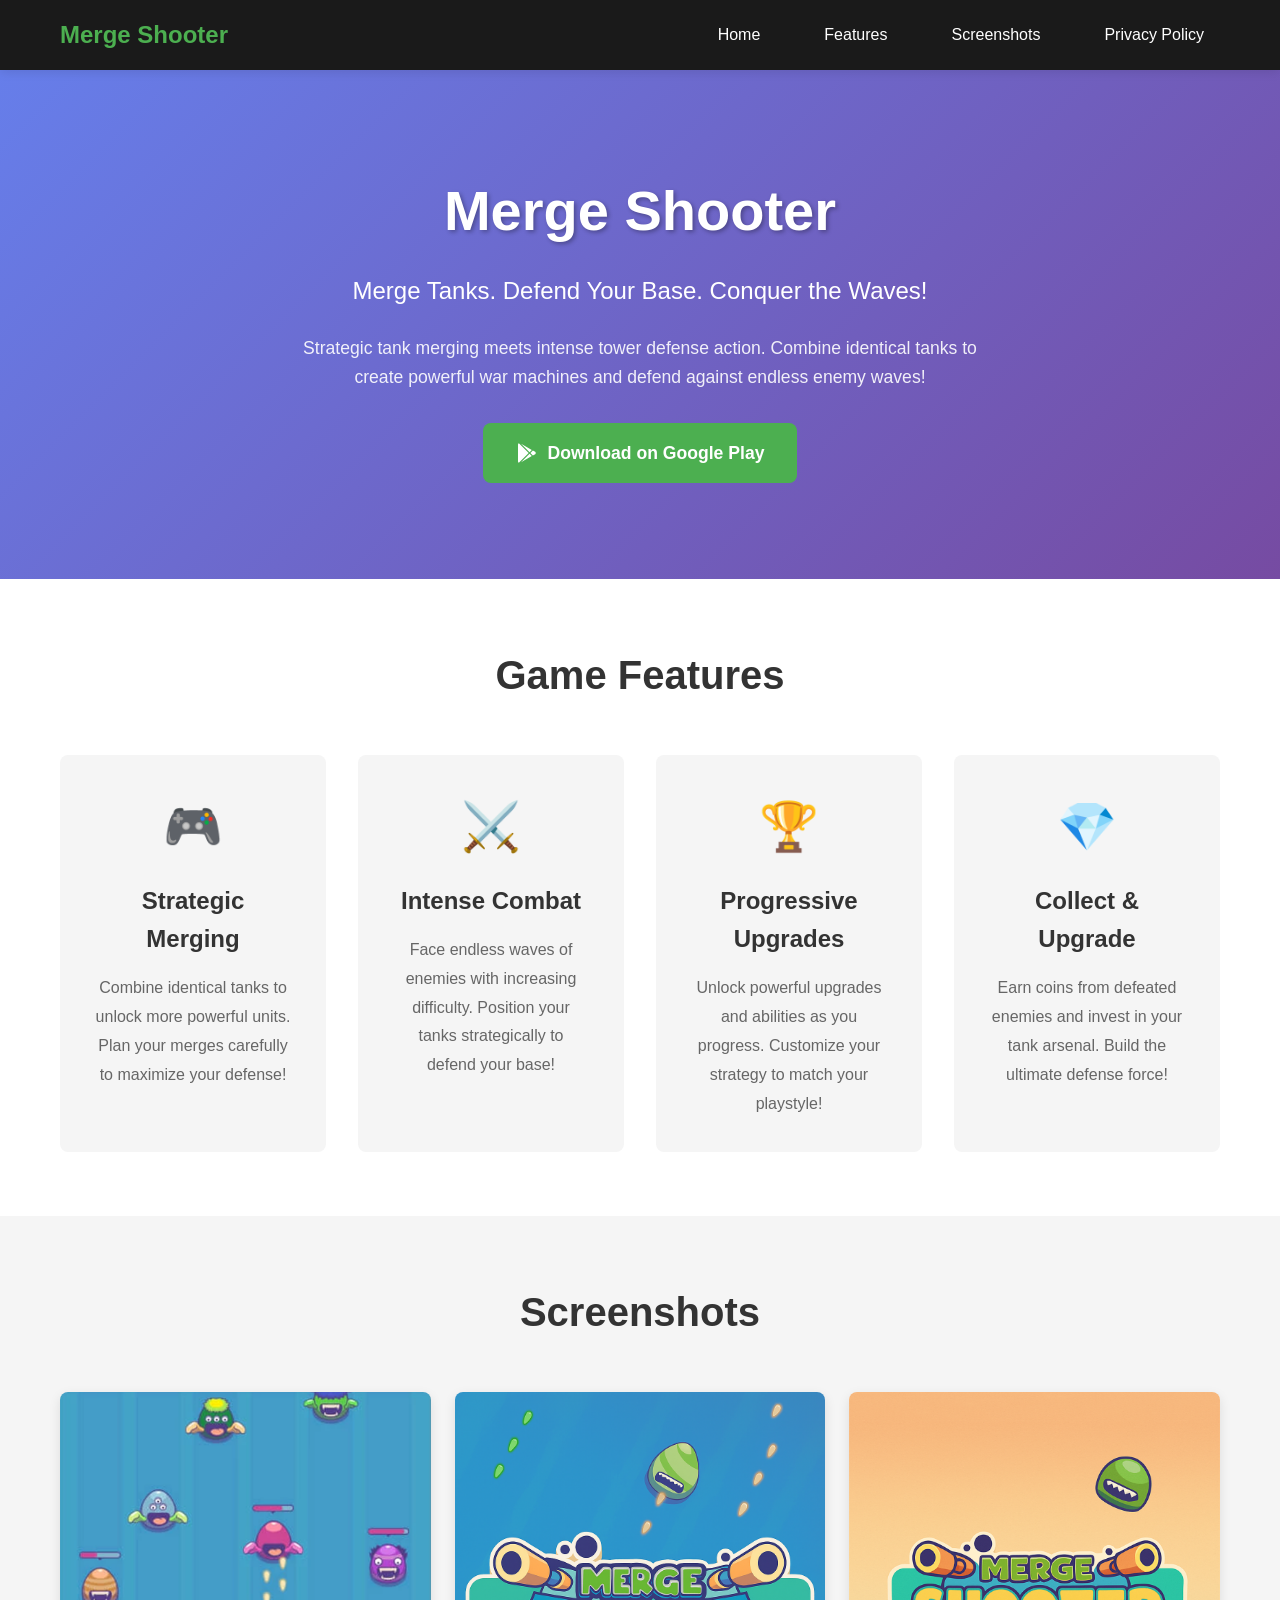
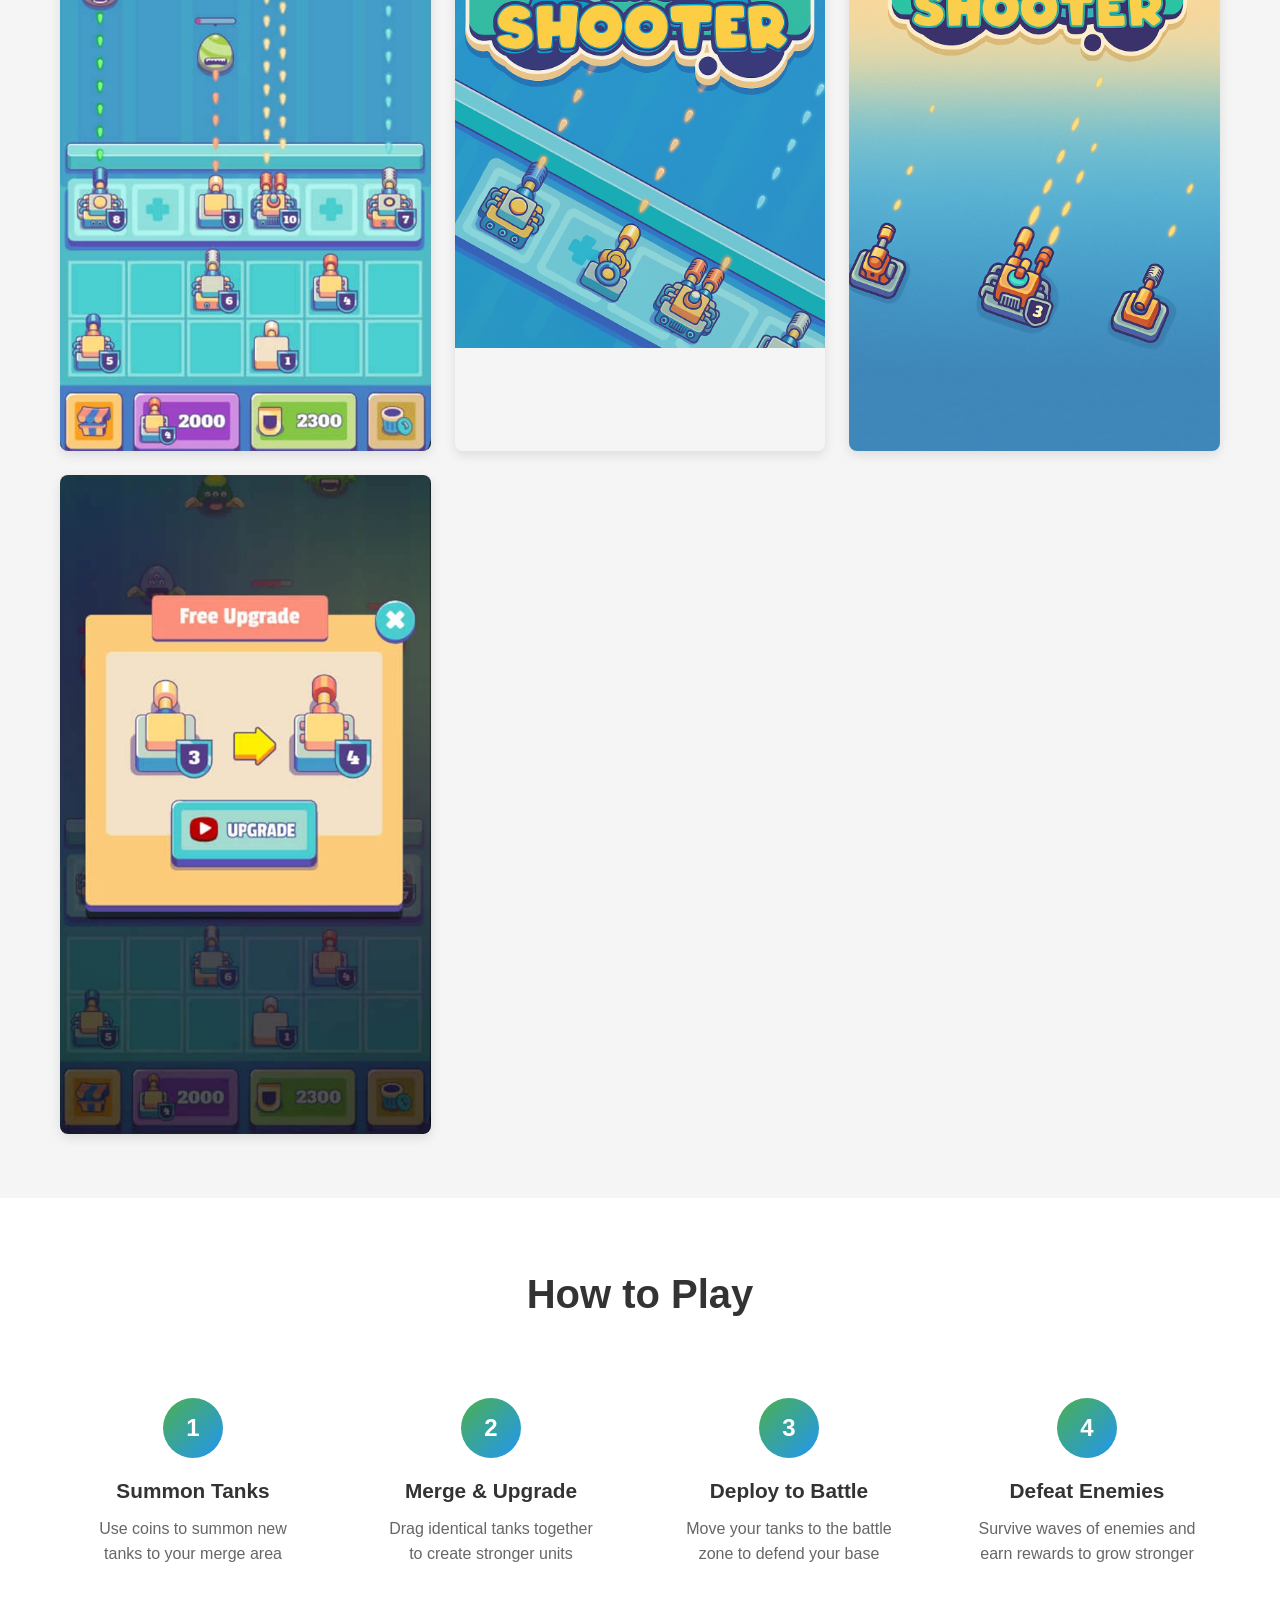
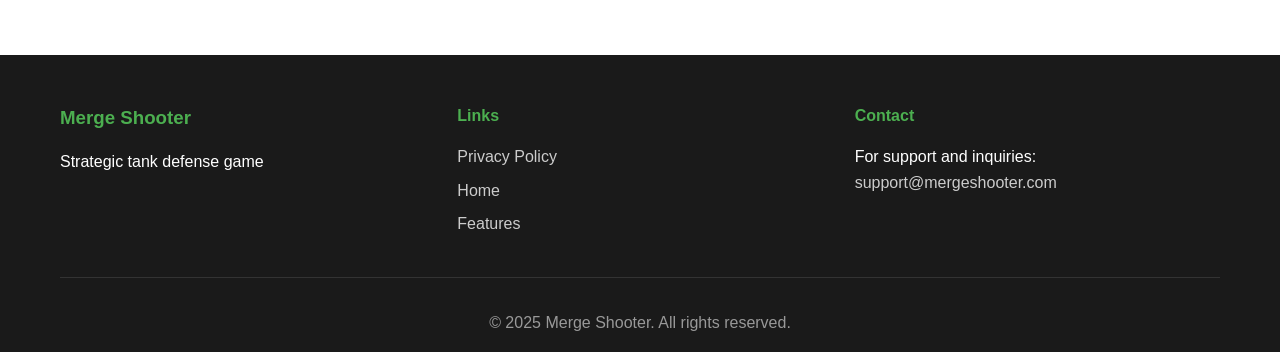
==== index.html @ ce10993e "Initial commit: Add Merge Shooter website and privacy policy" ====
<!DOCTYPE html>
<html lang="en">
<head>
    <meta charset="UTF-8">
    <meta name="viewport" content="width=device-width, initial-scale=1.0">
    <meta name="description" content="Merge Shooter - Strategic tank merging and shooting game. Merge tanks, defend your base, and defeat endless waves of enemies!">
    <meta name="keywords" content="Merge Shooter, tank game, merge game, strategy game, mobile game">
    <title>Merge Shooter - Strategic Tank Defense Game</title>
    <link rel="stylesheet" href="style.css">
</head>
<body>
    <header>
        <nav>
            <div class="container">
                <h1 class="logo">Merge Shooter</h1>
                <ul class="nav-links">
                    <li><a href="#home">Home</a></li>
                    <li><a href="#features">Features</a></li>
                    <li><a href="#screenshots">Screenshots</a></li>
                    <li><a href="privacy-policy.html">Privacy Policy</a></li>
                </ul>
            </div>
        </nav>
    </header>

    <section id="home" class="hero">
        <div class="container">
            <div class="hero-content">
                <h2>Merge Shooter</h2>
                <p class="tagline">Merge Tanks. Defend Your Base. Conquer the Waves!</p>
                <p class="description">
                    Strategic tank merging meets intense tower defense action. 
                    Combine identical tanks to create powerful war machines and defend against endless enemy waves!
                </p>
                <div class="cta-buttons">
                    <a href="https://play.google.com/store" class="btn btn-primary" target="_blank">
                        <svg width="24" height="24" viewBox="0 0 24 24" fill="currentColor">
                            <path d="M3,20.5V3.5C3,2.91 3.34,2.39 3.84,2.15L13.69,12L3.84,21.85C3.34,21.6 3,21.09 3,20.5M16.81,15.12L6.05,21.34L14.54,12.85L16.81,15.12M20.16,10.81C20.5,11.08 20.75,11.5 20.75,12C20.75,12.5 20.53,12.9 20.18,13.18L17.89,14.5L15.39,12L17.89,9.5L20.16,10.81M6.05,2.66L16.81,8.88L14.54,11.15L6.05,2.66Z"/>
                        </svg>
                        Download on Google Play
                    </a>
                </div>
            </div>
        </div>
    </section>

    <section id="features" class="features">
        <div class="container">
            <h2 class="section-title">Game Features</h2>
            <div class="features-grid">
                <div class="feature-card">
                    <div class="feature-icon">🎮</div>
                    <h3>Strategic Merging</h3>
                    <p>Combine identical tanks to unlock more powerful units. Plan your merges carefully to maximize your defense!</p>
                </div>
                <div class="feature-card">
                    <div class="feature-icon">⚔️</div>
                    <h3>Intense Combat</h3>
                    <p>Face endless waves of enemies with increasing difficulty. Position your tanks strategically to defend your base!</p>
                </div>
                <div class="feature-card">
                    <div class="feature-icon">🏆</div>
                    <h3>Progressive Upgrades</h3>
                    <p>Unlock powerful upgrades and abilities as you progress. Customize your strategy to match your playstyle!</p>
                </div>
                <div class="feature-card">
                    <div class="feature-icon">💎</div>
                    <h3>Collect & Upgrade</h3>
                    <p>Earn coins from defeated enemies and invest in your tank arsenal. Build the ultimate defense force!</p>
                </div>
            </div>
        </div>
    </section>

    <section id="screenshots" class="screenshots">
        <div class="container">
            <h2 class="section-title">Screenshots</h2>
            <div class="screenshots-grid">
                <div class="screenshot-item">
                    <img src="b.png" alt="Merge Shooter Gameplay 1" loading="lazy">
                </div>
                <div class="screenshot-item">
                    <img src="bg.png" alt="Merge Shooter Gameplay 2" loading="lazy">
                </div>
                <div class="screenshot-item">
                    <img src="c.png" alt="Merge Shooter Gameplay 3" loading="lazy">
                </div>
                <div class="screenshot-item">
                    <img src="e.png" alt="Merge Shooter Gameplay 4" loading="lazy">
                </div>
            </div>
        </div>
    </section>

    <section class="how-to-play">
        <div class="container">
            <h2 class="section-title">How to Play</h2>
            <div class="steps">
                <div class="step">
                    <div class="step-number">1</div>
                    <h3>Summon Tanks</h3>
                    <p>Use coins to summon new tanks to your merge area</p>
                </div>
                <div class="step">
                    <div class="step-number">2</div>
                    <h3>Merge & Upgrade</h3>
                    <p>Drag identical tanks together to create stronger units</p>
                </div>
                <div class="step">
                    <div class="step-number">3</div>
                    <h3>Deploy to Battle</h3>
                    <p>Move your tanks to the battle zone to defend your base</p>
                </div>
                <div class="step">
                    <div class="step-number">4</div>
                    <h3>Defeat Enemies</h3>
                    <p>Survive waves of enemies and earn rewards to grow stronger</p>
                </div>
            </div>
        </div>
    </section>

    <footer>
        <div class="container">
            <div class="footer-content">
                <div class="footer-section">
                    <h3>Merge Shooter</h3>
                    <p>Strategic tank defense game</p>
                </div>
                <div class="footer-section">
                    <h4>Links</h4>
                    <ul>
                        <li><a href="privacy-policy.html">Privacy Policy</a></li>
                        <li><a href="#home">Home</a></li>
                        <li><a href="#features">Features</a></li>
                    </ul>
                </div>
                <div class="footer-section">
                    <h4>Contact</h4>
                    <p>For support and inquiries:</p>
                    <p><a href="mailto:support@mergeshooter.com">support@mergeshooter.com</a></p>
                </div>
            </div>
            <div class="footer-bottom">
                <p>&copy; 2025 Merge Shooter. All rights reserved.</p>
            </div>
        </div>
    </footer>
</body>
</html>
---- style.css ----
/* Reset and Base Styles */
* {
    margin: 0;
    padding: 0;
    box-sizing: border-box;
}

:root {
    --primary-color: #4CAF50;
    --secondary-color: #2196F3;
    --dark-bg: #1a1a1a;
    --light-bg: #f5f5f5;
    --text-dark: #333;
    --text-light: #fff;
    --border-radius: 8px;
    --transition: all 0.3s ease;
}

body {
    font-family: -apple-system, BlinkMacSystemFont, 'Segoe UI', Roboto, Oxygen, Ubuntu, Cantarell, sans-serif;
    line-height: 1.6;
    color: var(--text-dark);
    background-color: var(--light-bg);
}

.container {
    max-width: 1200px;
    margin: 0 auto;
    padding: 0 20px;
}

a {
    text-decoration: none;
    color: inherit;
    transition: var(--transition);
}

img {
    max-width: 100%;
    height: auto;
    display: block;
}

/* Header and Navigation */
header {
    background-color: var(--dark-bg);
    color: var(--text-light);
    padding: 1rem 0;
    position: sticky;
    top: 0;
    z-index: 1000;
    box-shadow: 0 2px 10px rgba(0,0,0,0.1);
}

nav .container {
    display: flex;
    justify-content: space-between;
    align-items: center;
}

.logo {
    font-size: 1.5rem;
    font-weight: bold;
    color: var(--primary-color);
}

.logo a {
    color: var(--primary-color);
}

.nav-links {
    display: flex;
    list-style: none;
    gap: 2rem;
}

.nav-links a {
    color: var(--text-light);
    font-weight: 500;
    padding: 0.5rem 1rem;
    border-radius: var(--border-radius);
}

.nav-links a:hover,
.nav-links a.active {
    background-color: rgba(76, 175, 80, 0.2);
    color: var(--primary-color);
}

/* Hero Section */
.hero {
    background: linear-gradient(135deg, #667eea 0%, #764ba2 100%);
    color: var(--text-light);
    padding: 6rem 0;
    text-align: center;
}

.hero h2 {
    font-size: 3.5rem;
    margin-bottom: 1rem;
    text-shadow: 2px 2px 4px rgba(0,0,0,0.3);
}

.tagline {
    font-size: 1.5rem;
    margin-bottom: 1.5rem;
    font-weight: 300;
}

.description {
    font-size: 1.1rem;
    max-width: 700px;
    margin: 0 auto 2rem;
    opacity: 0.9;
}

.cta-buttons {
    display: flex;
    gap: 1rem;
    justify-content: center;
    flex-wrap: wrap;
}

.btn {
    display: inline-flex;
    align-items: center;
    gap: 0.5rem;
    padding: 1rem 2rem;
    border-radius: var(--border-radius);
    font-size: 1.1rem;
    font-weight: 600;
    cursor: pointer;
    transition: var(--transition);
    border: none;
}

.btn-primary {
    background-color: var(--primary-color);
    color: var(--text-light);
}

.btn-primary:hover {
    background-color: #45a049;
    transform: translateY(-2px);
    box-shadow: 0 4px 12px rgba(76, 175, 80, 0.4);
}

.btn-secondary {
    background-color: transparent;
    color: var(--primary-color);
    border: 2px solid var(--primary-color);
}

.btn-secondary:hover {
    background-color: var(--primary-color);
    color: var(--text-light);
}

/* Section Styles */
section {
    padding: 4rem 0;
}

.section-title {
    text-align: center;
    font-size: 2.5rem;
    margin-bottom: 3rem;
    color: var(--text-dark);
}

/* Features Section */
.features {
    background-color: #fff;
}

.features-grid {
    display: grid;
    grid-template-columns: repeat(auto-fit, minmax(250px, 1fr));
    gap: 2rem;
}

.feature-card {
    background: var(--light-bg);
    padding: 2rem;
    border-radius: var(--border-radius);
    text-align: center;
    transition: var(--transition);
    border: 2px solid transparent;
}

.feature-card:hover {
    transform: translateY(-5px);
    box-shadow: 0 8px 20px rgba(0,0,0,0.1);
    border-color: var(--primary-color);
}

.feature-icon {
    font-size: 3rem;
    margin-bottom: 1rem;
}

.feature-card h3 {
    font-size: 1.5rem;
    margin-bottom: 1rem;
    color: var(--text-dark);
}

.feature-card p {
    color: #666;
    line-height: 1.8;
}

/* Screenshots Section */
.screenshots {
    background-color: var(--light-bg);
}

.screenshots-grid {
    display: grid;
    grid-template-columns: repeat(auto-fit, minmax(280px, 1fr));
    gap: 1.5rem;
}

.screenshot-item {
    border-radius: var(--border-radius);
    overflow: hidden;
    box-shadow: 0 4px 12px rgba(0,0,0,0.1);
    transition: var(--transition);
}

.screenshot-item:hover {
    transform: scale(1.05);
    box-shadow: 0 8px 24px rgba(0,0,0,0.2);
}

.screenshot-item img {
    width: 100%;
    height: auto;
    display: block;
}

/* How to Play Section */
.how-to-play {
    background-color: #fff;
}

.steps {
    display: grid;
    grid-template-columns: repeat(auto-fit, minmax(200px, 1fr));
    gap: 2rem;
}

.step {
    text-align: center;
    padding: 1.5rem;
}

.step-number {
    width: 60px;
    height: 60px;
    background: linear-gradient(135deg, var(--primary-color), var(--secondary-color));
    color: var(--text-light);
    border-radius: 50%;
    display: flex;
    align-items: center;
    justify-content: center;
    font-size: 1.5rem;
    font-weight: bold;
    margin: 0 auto 1rem;
}

.step h3 {
    font-size: 1.3rem;
    margin-bottom: 0.5rem;
    color: var(--text-dark);
}

.step p {
    color: #666;
}

/* Privacy Policy Page */
.privacy-policy {
    background-color: #fff;
    padding: 4rem 0;
}

.privacy-policy .container {
    max-width: 900px;
}

.privacy-policy h1 {
    font-size: 2.5rem;
    margin-bottom: 0.5rem;
    color: var(--text-dark);
}

.last-updated {
    color: #666;
    font-style: italic;
    margin-bottom: 2rem;
}

.privacy-policy section {
    margin-bottom: 2.5rem;
    padding: 0;
}

.privacy-policy h2 {
    font-size: 1.8rem;
    margin-bottom: 1rem;
    color: var(--primary-color);
    border-bottom: 2px solid var(--primary-color);
    padding-bottom: 0.5rem;
}

.privacy-policy h3 {
    font-size: 1.3rem;
    margin: 1.5rem 0 0.8rem;
    color: var(--text-dark);
}

.privacy-policy p {
    margin-bottom: 1rem;
    line-height: 1.8;
    color: #444;
}

.privacy-policy ul {
    margin: 1rem 0 1rem 2rem;
    line-height: 1.8;
}

.privacy-policy li {
    margin-bottom: 0.5rem;
    color: #444;
}

.privacy-policy strong {
    color: var(--text-dark);
}

.contact-info {
    background-color: var(--light-bg);
    padding: 1.5rem;
    border-radius: var(--border-radius);
    margin-top: 1rem;
}

.contact-info p {
    margin-bottom: 0.5rem;
}

.contact-info a {
    color: var(--secondary-color);
}

.contact-info a:hover {
    text-decoration: underline;
}

.back-link {
    margin-top: 3rem;
    text-align: center;
}

/* Footer */
footer {
    background-color: var(--dark-bg);
    color: var(--text-light);
    padding: 3rem 0 1rem;
}

.footer-content {
    display: grid;
    grid-template-columns: repeat(auto-fit, minmax(250px, 1fr));
    gap: 2rem;
    margin-bottom: 2rem;
}

.footer-section h3,
.footer-section h4 {
    margin-bottom: 1rem;
    color: var(--primary-color);
}

.footer-section ul {
    list-style: none;
}

.footer-section li {
    margin-bottom: 0.5rem;
}

.footer-section a {
    color: #ccc;
}

.footer-section a:hover {
    color: var(--primary-color);
}

.footer-bottom {
    text-align: center;
    padding-top: 2rem;
    border-top: 1px solid #333;
    color: #999;
}

/* Responsive Design */
@media (max-width: 768px) {
    .hero h2 {
        font-size: 2.5rem;
    }

    .tagline {
        font-size: 1.2rem;
    }

    .nav-links {
        gap: 1rem;
    }

    .section-title {
        font-size: 2rem;
    }

    .features-grid,
    .screenshots-grid,
    .steps {
        grid-template-columns: 1fr;
    }

    .privacy-policy h1 {
        font-size: 2rem;
    }

    .privacy-policy h2 {
        font-size: 1.5rem;
    }
}

@media (max-width: 480px) {
    .hero {
        padding: 4rem 0;
    }

    .hero h2 {
        font-size: 2rem;
    }

    .nav-links {
        flex-direction: column;
        gap: 0.5rem;
    }

    .btn {
        padding: 0.8rem 1.5rem;
        font-size: 1rem;
    }
}
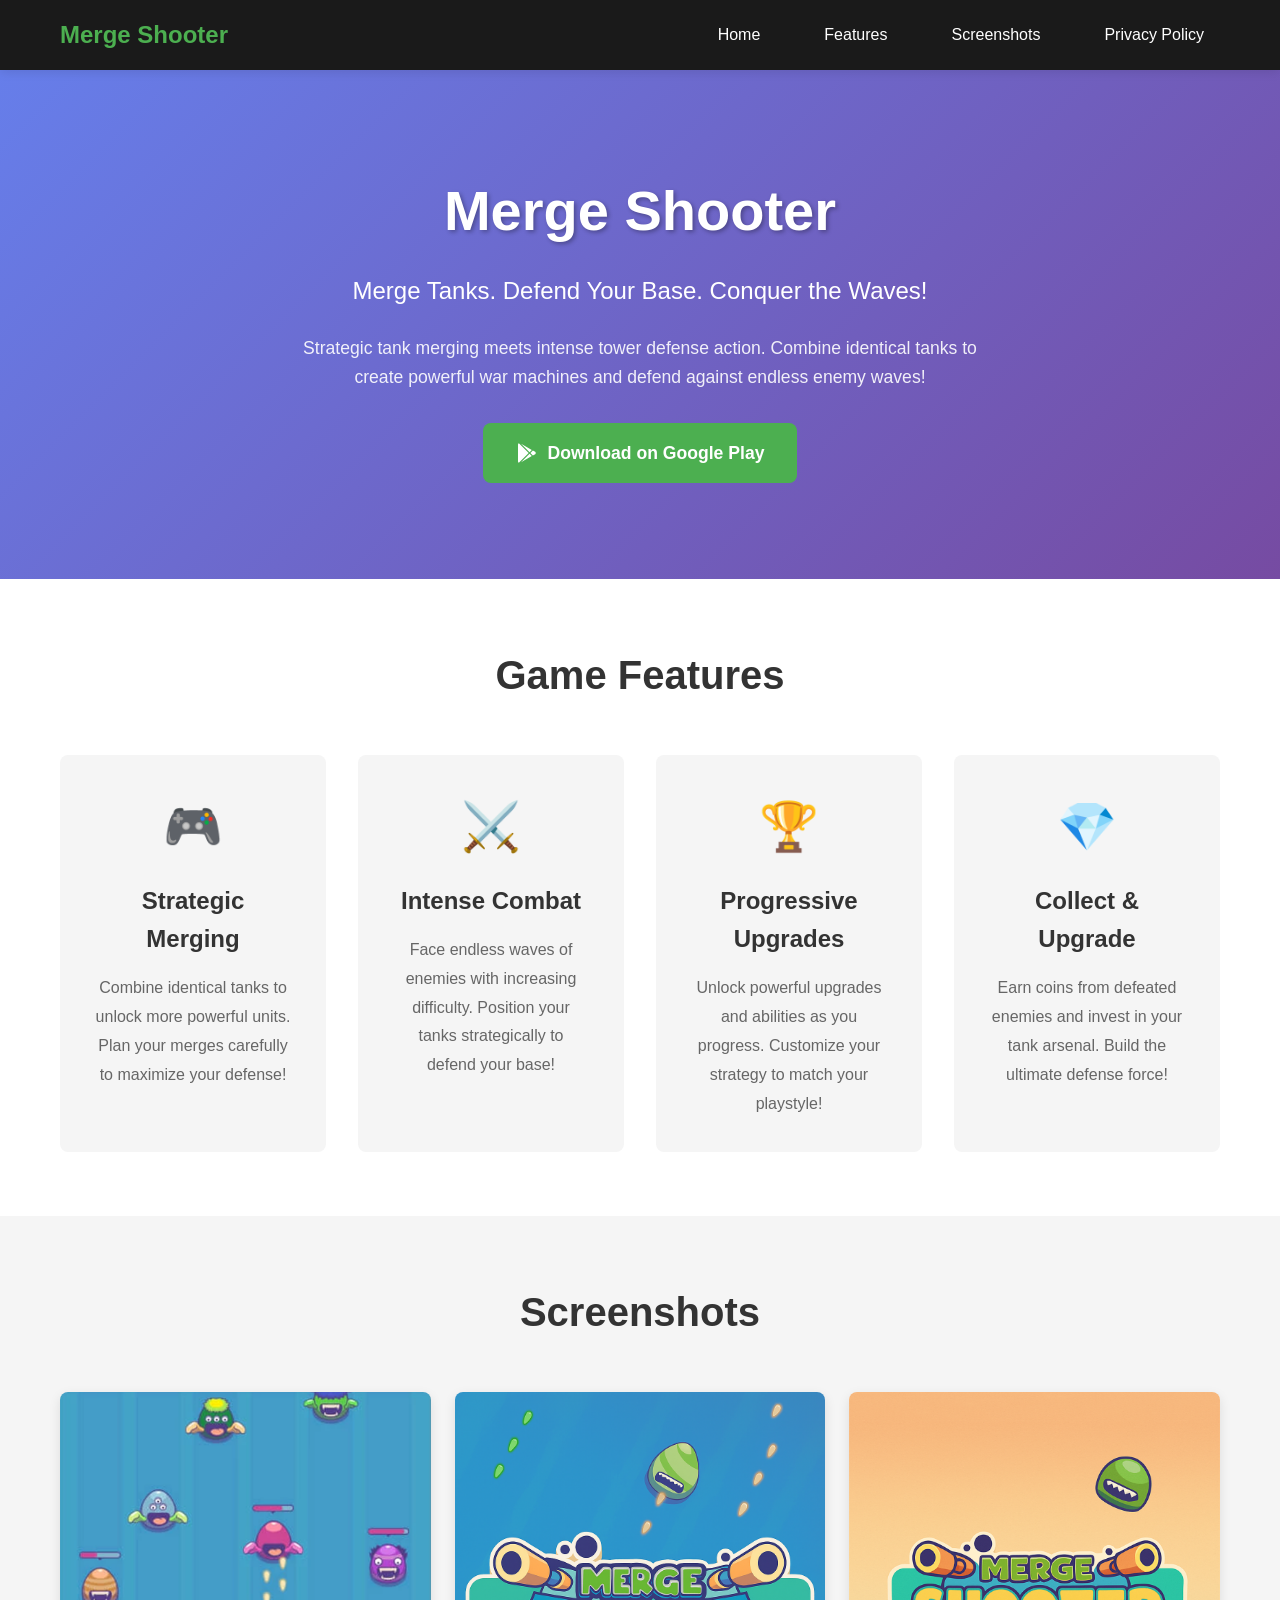
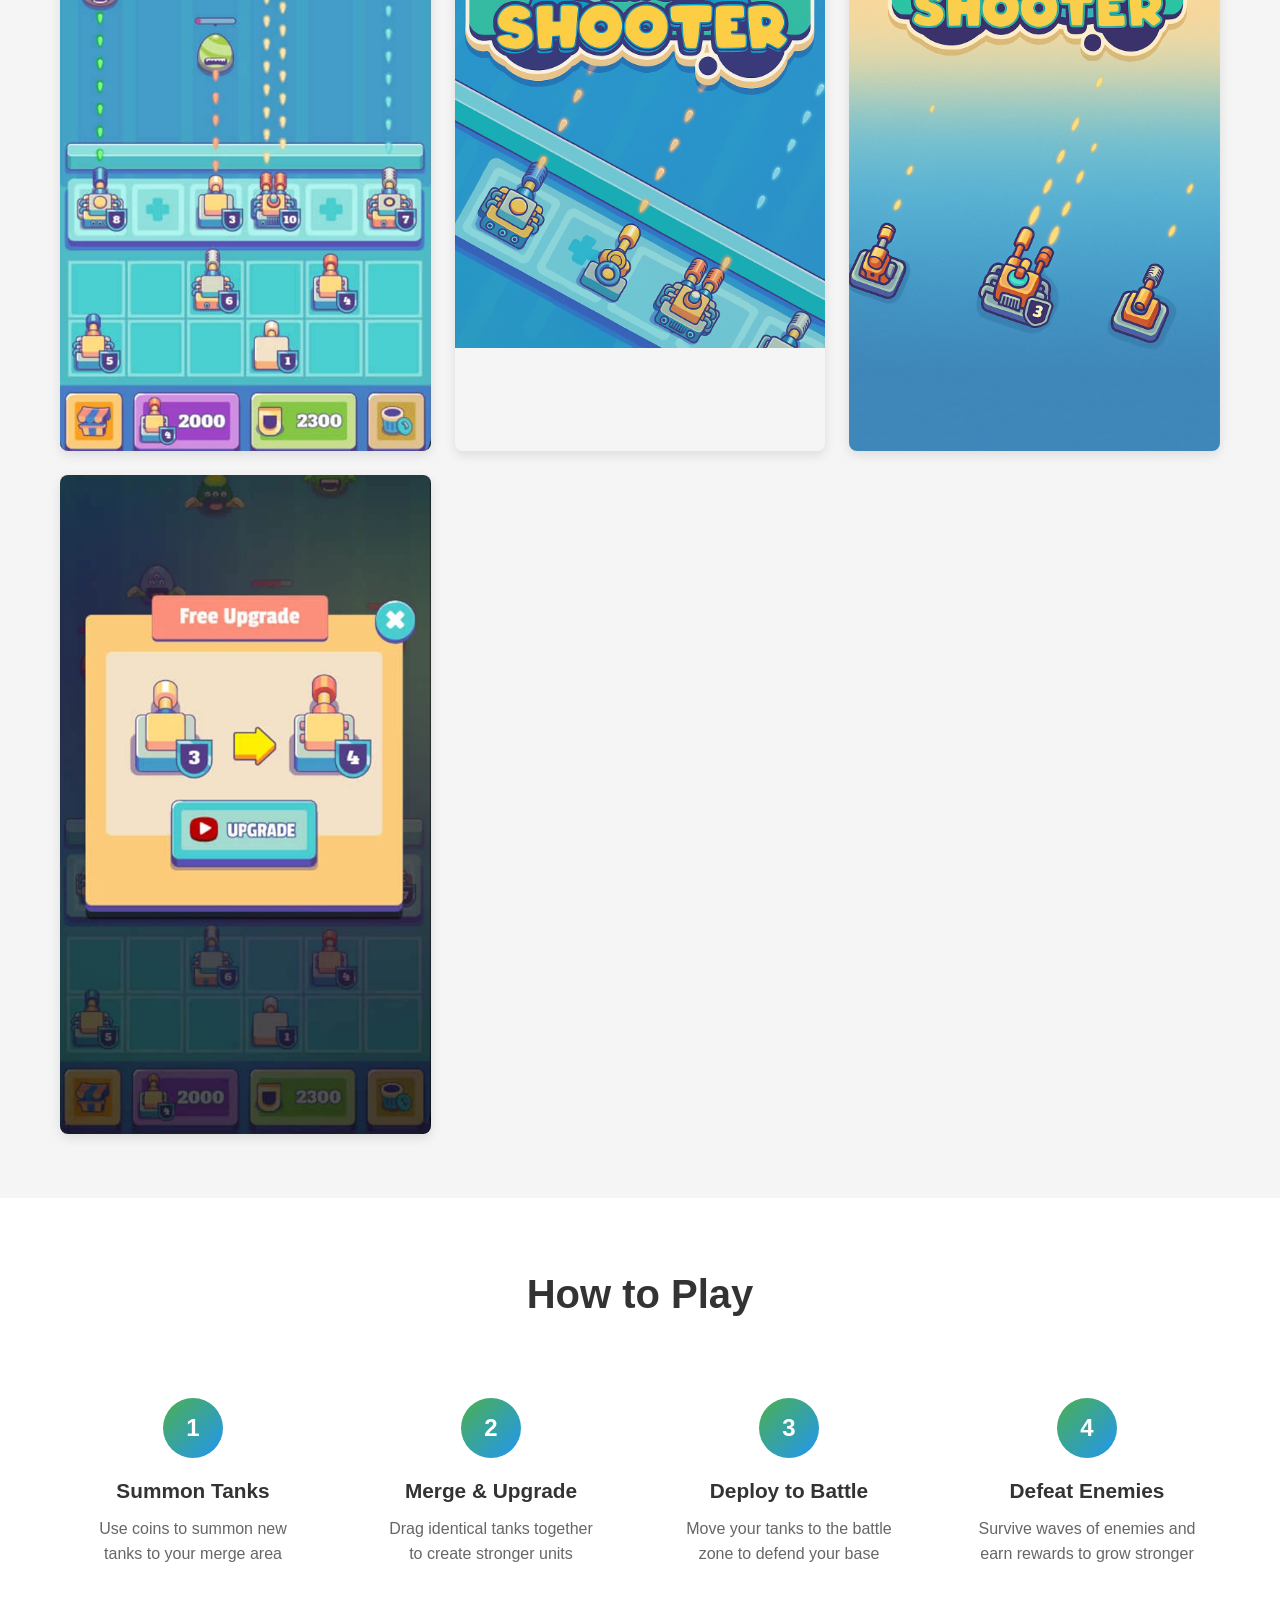
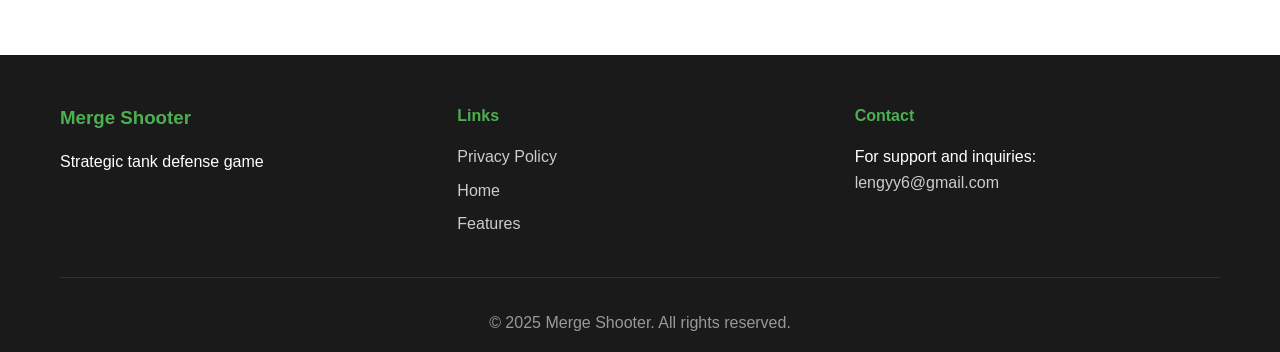
==== commit 140ce27a: "Update contact email to lengyy6@gmail.com" ====
--- a/index.html
+++ b/index.html
@@ -138,7 +138,7 @@
                 <div class="footer-section">
                     <h4>Contact</h4>
                     <p>For support and inquiries:</p>
-                    <p><a href="mailto:support@mergeshooter.com">support@mergeshooter.com</a></p>
+                    <p><a href="mailto:lengyy6@gmail.com">lengyy6@gmail.com</a></p>
                 </div>
             </div>
             <div class="footer-bottom">
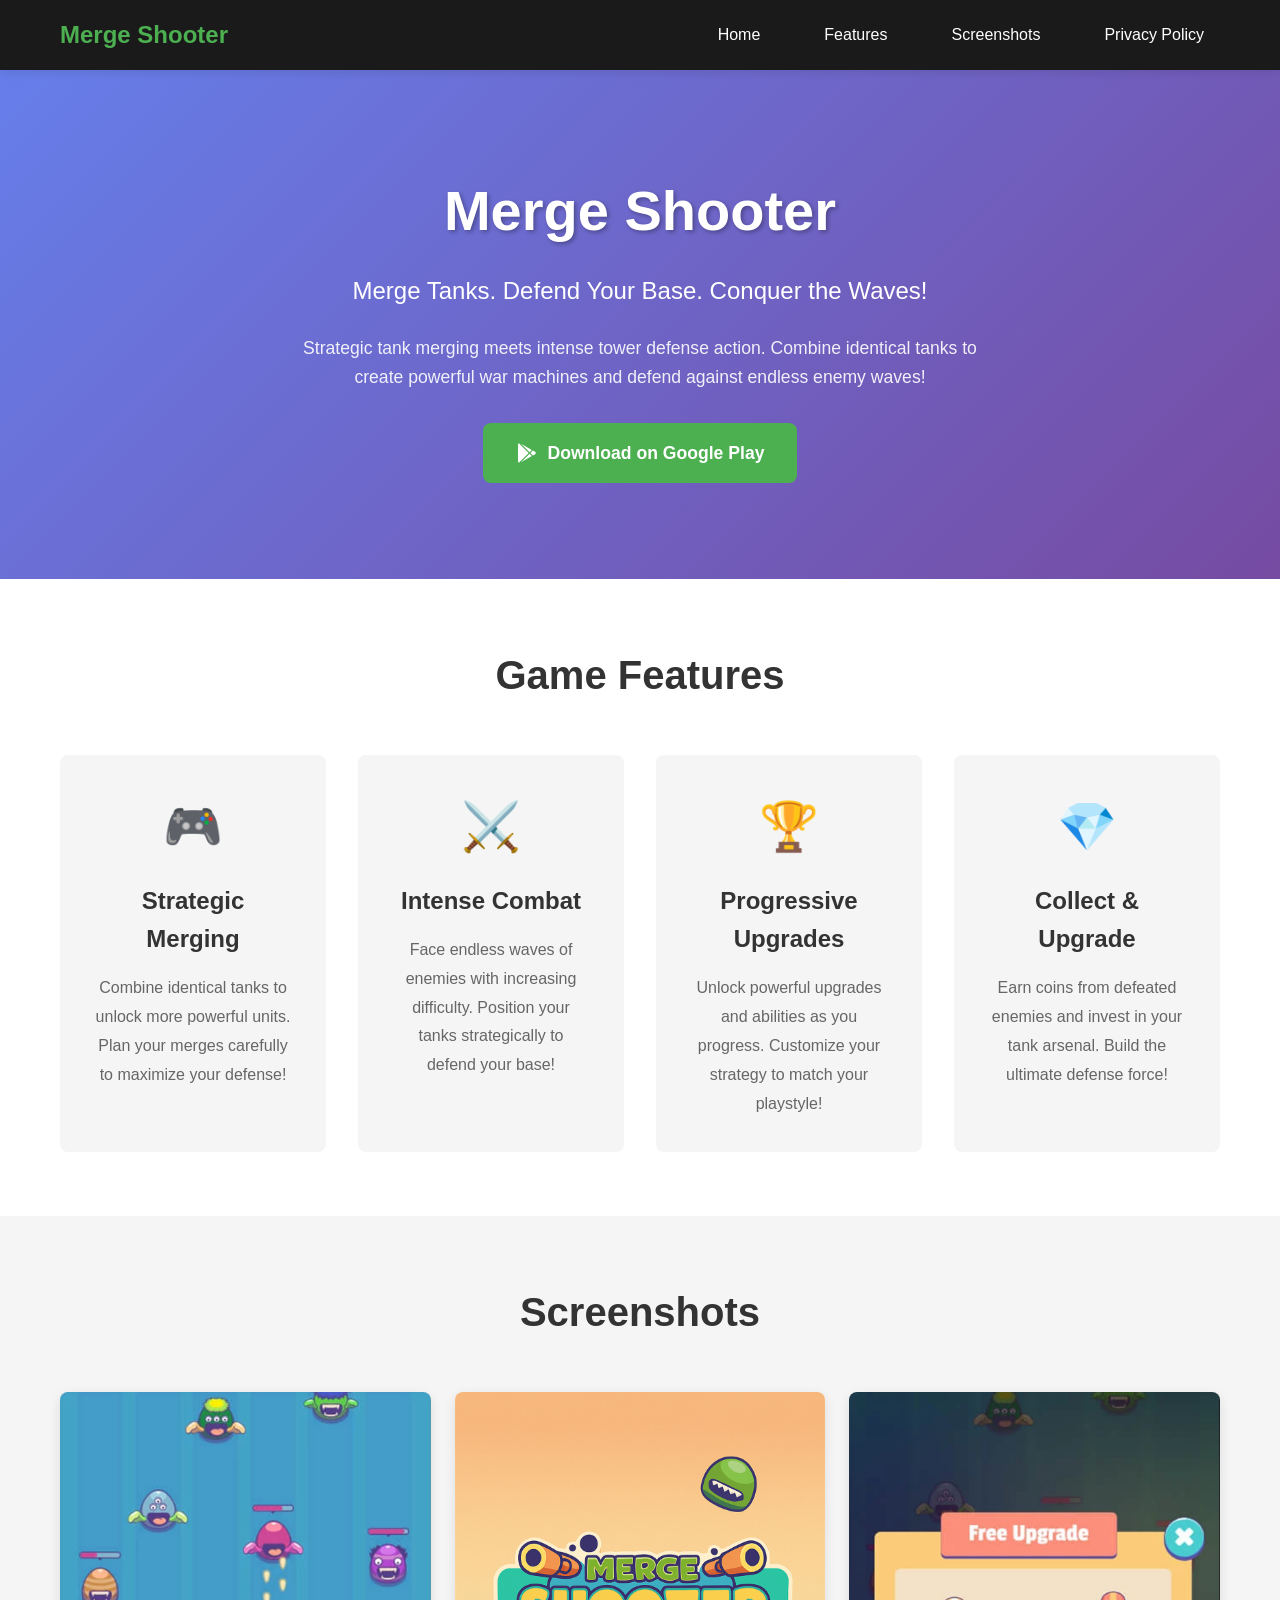
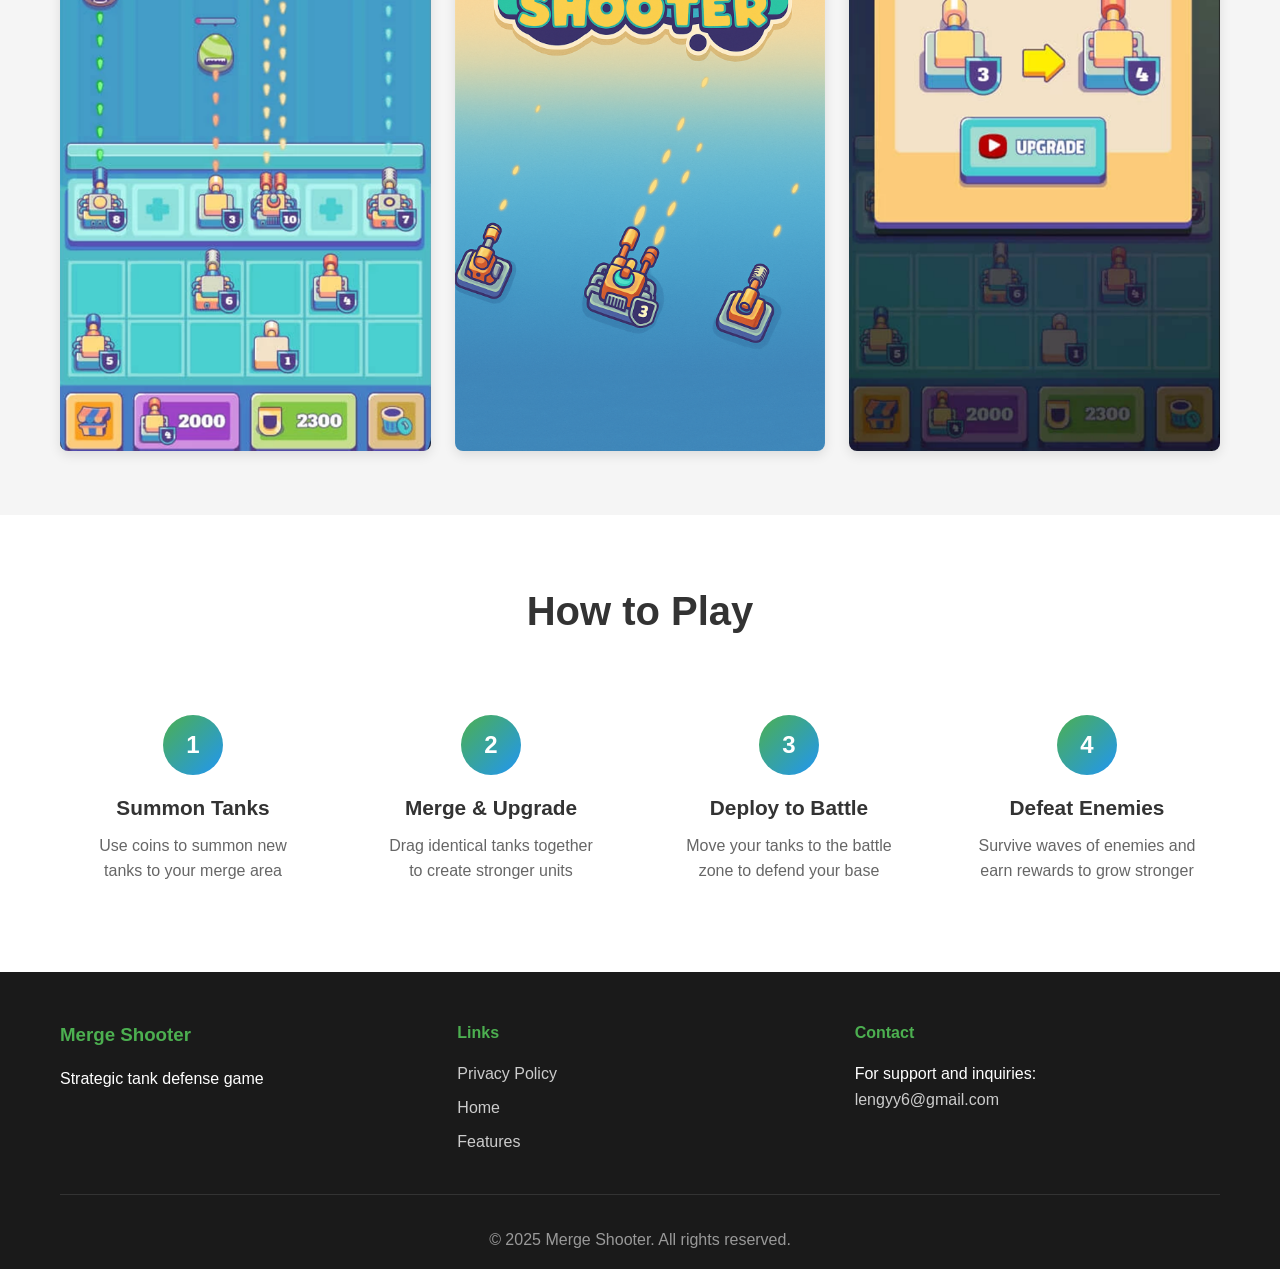
==== commit e06514fe: "Remove bg.png and rename privacy-policy.html to privacy.html" ====
--- a/index.html
+++ b/index.html
@@ -17,7 +17,7 @@
                     <li><a href="#home">Home</a></li>
                     <li><a href="#features">Features</a></li>
                     <li><a href="#screenshots">Screenshots</a></li>
-                    <li><a href="privacy-policy.html">Privacy Policy</a></li>
+                    <li><a href="privacy.html">Privacy Policy</a></li>
                 </ul>
             </div>
         </nav>
@@ -80,13 +80,10 @@
                     <img src="b.png" alt="Merge Shooter Gameplay 1" loading="lazy">
                 </div>
                 <div class="screenshot-item">
-                    <img src="bg.png" alt="Merge Shooter Gameplay 2" loading="lazy">
+                    <img src="c.png" alt="Merge Shooter Gameplay 2" loading="lazy">
                 </div>
                 <div class="screenshot-item">
-                    <img src="c.png" alt="Merge Shooter Gameplay 3" loading="lazy">
-                </div>
-                <div class="screenshot-item">
-                    <img src="e.png" alt="Merge Shooter Gameplay 4" loading="lazy">
+                    <img src="e.png" alt="Merge Shooter Gameplay 3" loading="lazy">
                 </div>
             </div>
         </div>
@@ -130,7 +127,7 @@
                 <div class="footer-section">
                     <h4>Links</h4>
                     <ul>
-                        <li><a href="privacy-policy.html">Privacy Policy</a></li>
+                        <li><a href="privacy.html">Privacy Policy</a></li>
                         <li><a href="#home">Home</a></li>
                         <li><a href="#features">Features</a></li>
                     </ul>
